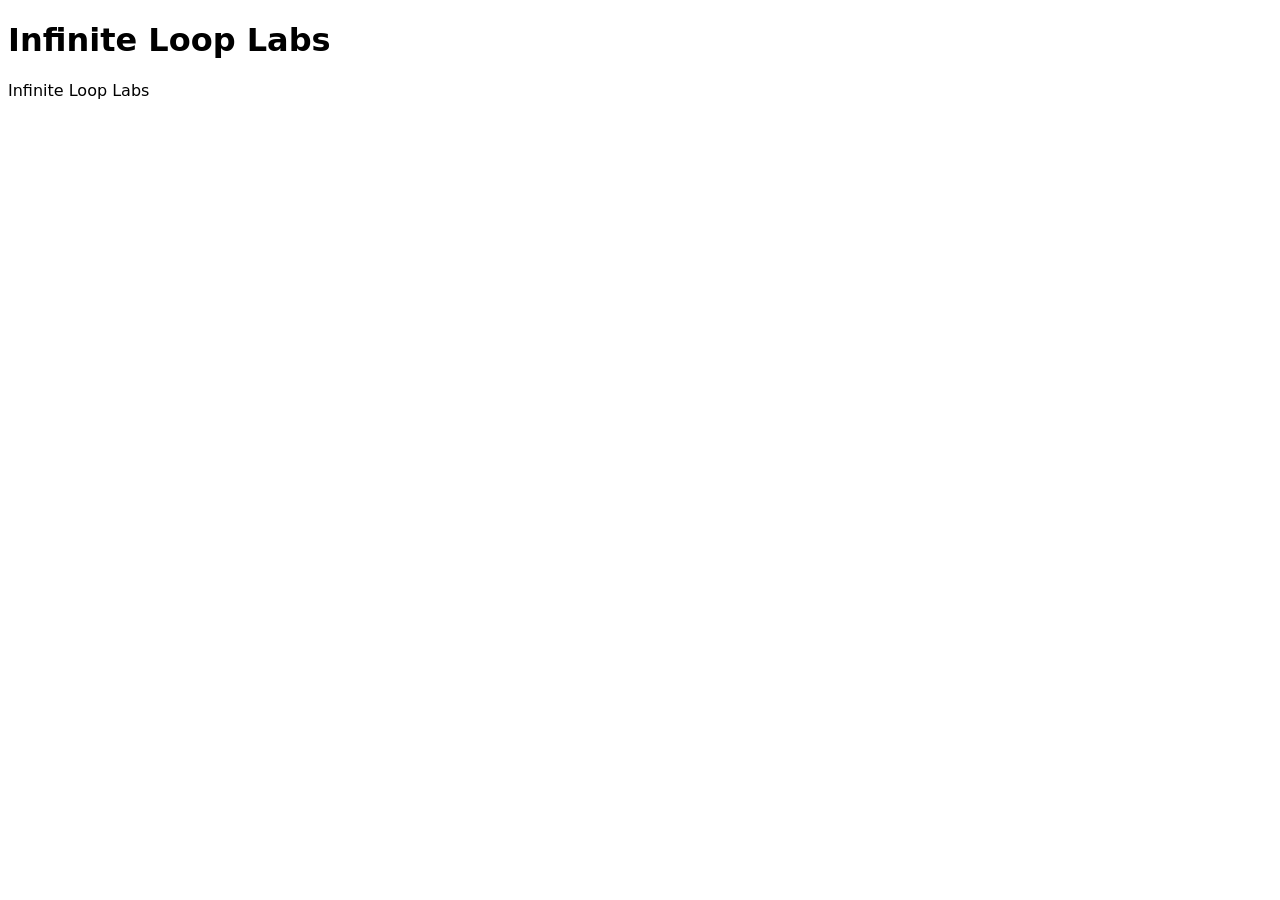
==== index.html @ 830d281f "Website setup - add all files, fonts, and set up CSS/JS" ====
<!--
    index.html
    inflooplabs.github.io

    Created by Vihaan on 2026-04-11.
-->

<!DOCTYPE html>
<html>
        <head>
                <link rel="stylesheet" href="style.css">
                <title>Infinite Loop Labs</title>
        </head>
        <body>
                <h1>Infinite Loop Labs</h1>
                <p>Infinite Loop Labs</p>
        </body>
        <script src="script.js"></script>
</html>
---- style.css ----
/*
    style.css
    inflooplabs.github.io

    Created by Vihaan on 2026-04-11.
*/

@font-face {
        font-family: "SF Pro";
        src: url("fonts/SF-Pro.ttf") format("truetype");
        font-weight: 100 900;
        font-style: normal;
}

@font-face {
        font-family: "SF Pro";
        src: url("fonts/SF-Pro-Italic.ttf") format("truetype");
        font-weight: 100 900;
        font-style: italic;
}

@font-face {
        font-family: "SF Mono";
        src: url("fonts/SF-Mono-Light.otf") format("opentype");
        font-weight: 300;
        font-style: normal;
}

@font-face {
        font-family: "SF Mono";
        src: url("fonts/SF-Mono-LightItalic.otf") format("opentype");
        font-weight: 300;
        font-style: italic;
}

@font-face {
        font-family: "SF Mono";
        src: url("fonts/SF-Mono-Regular.otf") format("opentype");
        font-weight: 400;
        font-style: normal;
}

@font-face {
        font-family: "SF Mono";
        src: url("fonts/SF-Mono-RegularItalic.otf") format("opentype");
        font-weight: 400;
        font-style: italic;
}

@font-face {
        font-family: "SF Mono";
        src: url("fonts/SF-Mono-Medium.otf") format("opentype");
        font-weight: 500;
        font-style: normal;
}

@font-face {
        font-family: "SF Mono";
        src: url("fonts/SF-Mono-MediumItalic.otf") format("opentype");
        font-weight: 500;
        font-style: italic;
}

@font-face {
        font-family: "SF Mono";
        src: url("fonts/SF-Mono-Semibold.otf") format("opentype");
        font-weight: 600;
        font-style: normal;
}

@font-face {
        font-family: "SF Mono";
        src: url("fonts/SF-Mono-SemiboldItalic.otf") format("opentype");
        font-weight: 600;
        font-style: italic;
}

@font-face {
        font-family: "SF Mono";
        src: url("fonts/SF-Mono-Bold.otf") format("opentype");
        font-weight: 700;
        font-style: normal;
}

@font-face {
        font-family: "SF Mono";
        src: url("fonts/SF-Mono-BoldItalic.otf") format("opentype");
        font-weight: 700;
        font-style: italic;
}

@font-face {
        font-family: "SF Mono";
        src: url("fonts/SF-Mono-Heavy.otf") format("opentype");
        font-weight: 800;
        font-style: normal;
}

@font-face {
        font-family: "SF Mono";
        src: url("fonts/SF-Mono-HeavyItalic.otf") format("opentype");
        font-weight: 800;
        font-style: italic;
}

body {
        font-family: "SF Pro", system-ui, sans-serif;
}

code, pre {
        font-family: "SF Mono", monospace;
}
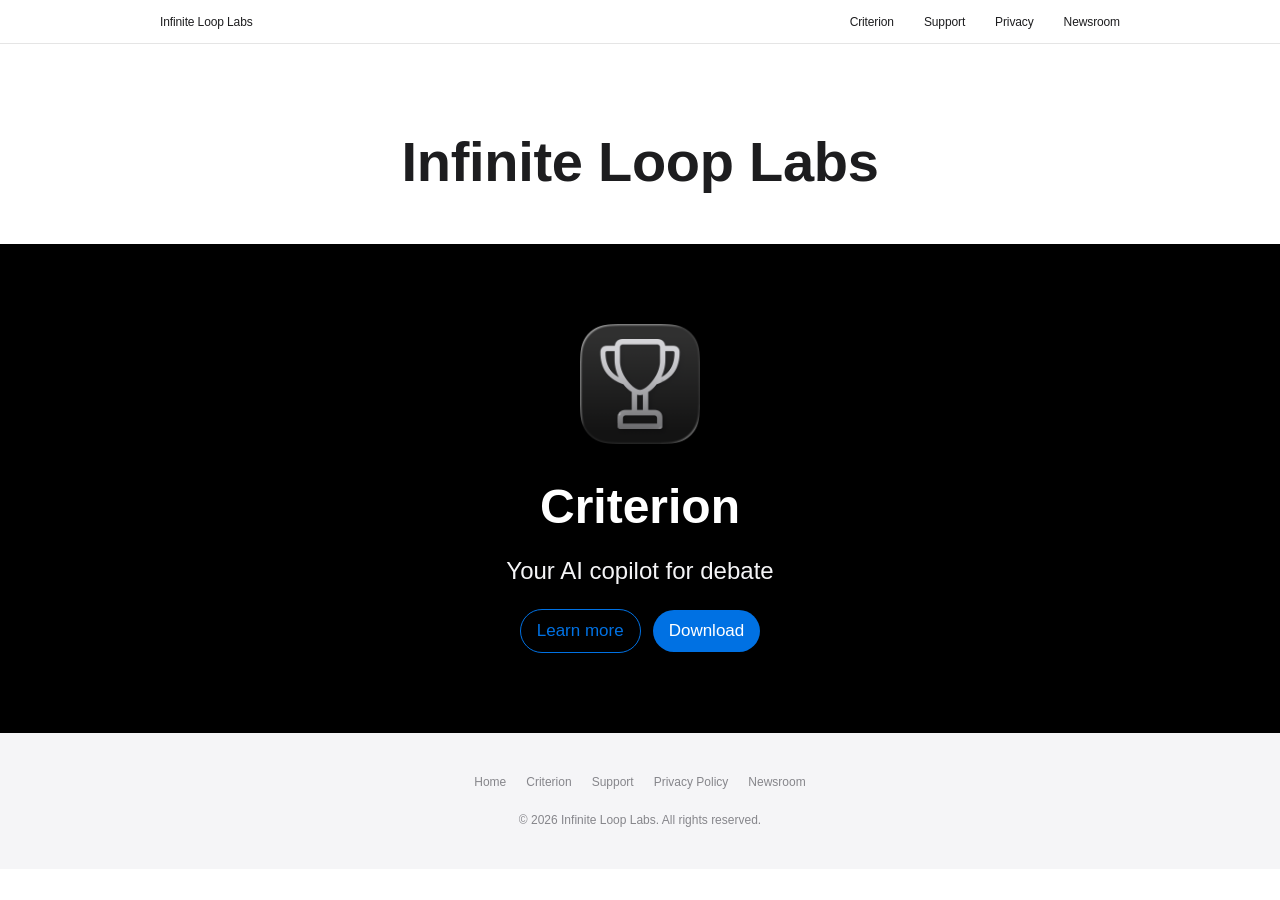
==== commit f80f41bf: "Baseline for ILL Website" ====
--- a/index.html
+++ b/index.html
@@ -1,19 +1,55 @@
-<!--
-    index.html
-    inflooplabs.github.io
-
-    Created by Vihaan on 2026-04-11.
--->
-
 <!DOCTYPE html>
-<html>
+<html lang="en">
         <head>
+                <meta charset="UTF-8">
+                <meta name="viewport" content="width=device-width, initial-scale=1.0">
+                <link rel="icon" type="image/png" href="icon-macOS-Default-1024x1024@1x 1.png">
                 <link rel="stylesheet" href="style.css">
                 <title>Infinite Loop Labs</title>
         </head>
         <body>
-                <h1>Infinite Loop Labs</h1>
-                <p>Infinite Loop Labs</p>
+                <nav>
+                        <div class="nav-content">
+                                <a href="index.html" class="logo">Infinite Loop Labs</a>
+                                <div class="nav-links">
+                                        <a href="criterion.html">Criterion</a>
+                                        <a href="support.html">Support</a>
+                                        <a href="privacy-policy.html">Privacy</a>
+                                        <a href="newsroom.html">Newsroom</a>
+                                </div>
+                        </div>
+                </nav>
+                <header class="hero">
+                        <div class="container">
+                                <h1>Infinite Loop Labs</h1>
+                        </div>
+                </header>
+                <section class="product-hero">
+                        <div class="container">
+                                <picture>
+                                        <source srcset="icon-macOS-Dark-1024x1024@1x 1.png" media="(prefers-color-scheme: dark)">
+                                        <img src="icon-macOS-Dark-1024x1024@1x 1.png" alt="Criterion Logo" class="app-icon">
+                                </picture>
+                                <h2>Criterion</h2>
+                                <p>Your AI copilot for debate</p>
+                                <div class="button-group">
+                                        <a href="criterion.html" class="cta-button cta-button-secondary">Learn more</a>
+                                        <a href="#" class="cta-button">Download</a>
+                                </div>
+                        </div>
+                </section>
+                <footer>
+                        <div class="container">
+                                <div class="links">
+                                        <a href="index.html">Home</a>
+                                        <a href="criterion.html">Criterion</a>
+                                        <a href="support.html">Support</a>
+                                        <a href="privacy-policy.html">Privacy Policy</a>
+                                        <a href="newsroom.html">Newsroom</a>
+                                </div>
+                                <p>&copy; 2026 Infinite Loop Labs. All rights reserved.</p>
+                        </div>
+                </footer>
+                <script src="script.js"></script>
         </body>
-        <script src="script.js"></script>
 </html>
--- a/style.css
+++ b/style.css
@@ -1,112 +1,301 @@
-/*
-    style.css
-    inflooplabs.github.io
-
-    Created by Vihaan on 2026-04-11.
-*/
-
 @font-face {
         font-family: "SF Pro";
         src: url("fonts/SF-Pro.ttf") format("truetype");
         font-weight: 100 900;
         font-style: normal;
 }
-
 @font-face {
         font-family: "SF Pro";
         src: url("fonts/SF-Pro-Italic.ttf") format("truetype");
         font-weight: 100 900;
         font-style: italic;
 }
-
-@font-face {
-        font-family: "SF Mono";
+@font-face {
+        font-family: "SF Pro";
         src: url("fonts/SF-Mono-Light.otf") format("opentype");
         font-weight: 300;
         font-style: normal;
 }
-
 @font-face {
         font-family: "SF Mono";
         src: url("fonts/SF-Mono-LightItalic.otf") format("opentype");
         font-weight: 300;
         font-style: italic;
 }
-
 @font-face {
         font-family: "SF Mono";
         src: url("fonts/SF-Mono-Regular.otf") format("opentype");
         font-weight: 400;
         font-style: normal;
 }
-
 @font-face {
         font-family: "SF Mono";
         src: url("fonts/SF-Mono-RegularItalic.otf") format("opentype");
         font-weight: 400;
         font-style: italic;
 }
-
 @font-face {
         font-family: "SF Mono";
         src: url("fonts/SF-Mono-Medium.otf") format("opentype");
         font-weight: 500;
         font-style: normal;
 }
-
 @font-face {
         font-family: "SF Mono";
         src: url("fonts/SF-Mono-MediumItalic.otf") format("opentype");
         font-weight: 500;
         font-style: italic;
 }
-
 @font-face {
         font-family: "SF Mono";
         src: url("fonts/SF-Mono-Semibold.otf") format("opentype");
         font-weight: 600;
         font-style: normal;
 }
-
 @font-face {
         font-family: "SF Mono";
         src: url("fonts/SF-Mono-SemiboldItalic.otf") format("opentype");
         font-weight: 600;
         font-style: italic;
 }
-
 @font-face {
         font-family: "SF Mono";
         src: url("fonts/SF-Mono-Bold.otf") format("opentype");
         font-weight: 700;
         font-style: normal;
 }
-
 @font-face {
         font-family: "SF Mono";
         src: url("fonts/SF-Mono-BoldItalic.otf") format("opentype");
         font-weight: 700;
         font-style: italic;
 }
-
 @font-face {
         font-family: "SF Mono";
         src: url("fonts/SF-Mono-Heavy.otf") format("opentype");
         font-weight: 800;
         font-style: normal;
 }
-
 @font-face {
         font-family: "SF Mono";
         src: url("fonts/SF-Mono-HeavyItalic.otf") format("opentype");
         font-weight: 800;
         font-style: italic;
 }
-
+:root {
+        --bg-color: #ffffff;
+        --text-color: #1d1d1f;
+        --accent-color: #0071e3;
+        --nav-bg: rgba(255, 255, 255, 0.8);
+        --secondary-text: #86868b;
+        --card-bg: #f5f5f7;
+        --border-radius: 20px;
+        --ai-glow: linear-gradient(135deg, #a2d9ff 0%, #ffafbd 100%);
+}
+* {
+        margin: 0;
+        padding: 0;
+        box-sizing: border-box;
+}
 body {
-        font-family: "SF Pro", system-ui, sans-serif;
-}
-
-code, pre {
-        font-family: "SF Mono", monospace;
-}
+        font-family: "SF Pro", -apple-system, BlinkMacSystemFont, "Segoe UI", Roboto, Helvetica, Arial, sans-serif;
+        background-color: var(--bg-color);
+        color: var(--text-color);
+        line-height: 1.5;
+        -webkit-font-smoothing: antialiased;
+}
+body.dark {
+        --bg-color: #000000;
+        --text-color: #ffffff;
+        --nav-bg: rgba(0, 0, 0, 0.8);
+        --card-bg: #1d1d1f;
+        --secondary-text: #86868b;
+}
+a {
+        text-decoration: none;
+        color: inherit;
+        transition: opacity 0.3s ease;
+}
+a:hover {
+        opacity: 0.7;
+}
+nav {
+        position: fixed;
+        top: 0;
+        width: 100%;
+        height: 44px;
+        background-color: var(--nav-bg);
+        backdrop-filter: blur(20px);
+        -webkit-backdrop-filter: blur(20px);
+        z-index: 1000;
+        display: flex;
+        justify-content: center;
+        align-items: center;
+        border-bottom: 1px solid rgba(0, 0, 0, 0.1);
+}
+body.dark nav {
+        border-bottom: 1px solid rgba(255, 255, 255, 0.1);
+}
+.nav-content {
+        width: 100%;
+        max-width: 1000px;
+        display: flex;
+        justify-content: space-between;
+        padding: 0 20px;
+        font-size: 12px;
+        font-weight: 400;
+        letter-spacing: -0.01em;
+}
+.nav-links {
+        display: flex;
+        gap: 30px;
+}
+.hero {
+        padding-top: 120px;
+        padding-bottom: 40px;
+        text-align: center;
+        display: flex;
+        flex-direction: column;
+        align-items: center;
+}
+.app-icon {
+        width: 100px;
+        height: 100px;
+        border-radius: 22.5%;
+        margin-bottom: 20px;
+        box-shadow: 0 4px 12px rgba(0, 0, 0, 0.1);
+}
+.hero h1 {
+        font-size: 56px;
+        font-weight: 600;
+        letter-spacing: -0.005em;
+}
+.hero p {
+        font-size: 24px;
+        font-weight: 400;
+        color: var(--text-color);
+        margin-top: 10px;
+}
+.button-group {
+        display: flex;
+        gap: 12px;
+        justify-content: center;
+        align-items: center;
+}
+.cta-button {
+        background-color: var(--accent-color);
+        color: white;
+        padding: 8px 16px;
+        border-radius: 980px;
+        font-size: 17px;
+        font-weight: 400;
+        min-width: 100px;
+        text-align: center;
+        display: inline-block;
+}
+.cta-button-secondary {
+        background-color: transparent;
+        color: var(--accent-color);
+        border: 1px solid var(--accent-color);
+}
+.product-hero {
+        background-color: #000000;
+        color: #ffffff;
+        padding: 80px 0;
+        text-align: center;
+        width: 100%;
+        display: flex;
+        flex-direction: column;
+        align-items: center;
+}
+.product-hero h2 {
+        font-size: 48px;
+        font-weight: 600;
+        margin-bottom: 10px;
+}
+.product-hero p {
+        font-size: 24px;
+        color: #f5f5f7;
+        margin-bottom: 20px;
+}
+.product-hero .app-icon {
+        width: 120px;
+        height: 120px;
+        box-shadow: none;
+}
+.container {
+        max-width: 1200px;
+        margin: 0 auto;
+        padding: 0 40px;
+}
+.bento-grid {
+        display: grid;
+        grid-template-columns: repeat(12, 1fr);
+        grid-auto-rows: 300px;
+        gap: 20px;
+        margin-top: 20px;
+        margin-bottom: 80px;
+}
+.bento-card {
+        background-color: var(--card-bg);
+        border-radius: var(--border-radius);
+        padding: 40px;
+        display: flex;
+        flex-direction: column;
+        justify-content: space-between;
+        overflow: hidden;
+        position: relative;
+}
+.card-title {
+        font-size: 28px;
+        font-weight: 600;
+        margin-bottom: 8px;
+}
+.card-subtitle {
+        font-size: 17px;
+        color: var(--secondary-text);
+}
+.col-12 {
+        grid-column: span 12;
+}
+.col-8 {
+        grid-column: span 8;
+}
+.col-6 {
+        grid-column: span 6;
+}
+.col-4 {
+        grid-column: span 4;
+}
+.ai-card {
+        background: var(--ai-glow);
+        color: #1d1d1f;
+}
+.ai-card .card-subtitle {
+        color: rgba(29, 29, 31, 0.7);
+}
+footer {
+        padding: 40px 0;
+        background-color: var(--card-bg);
+        text-align: center;
+        font-size: 12px;
+        color: var(--secondary-text);
+}
+footer .links {
+        margin-bottom: 20px;
+        display: flex;
+        justify-content: center;
+        gap: 20px;
+}
+@media (max-width: 768px) {
+        .bento-grid {
+                grid-template-columns: 1fr;
+                grid-auto-rows: auto;
+        }
+        .col-4, .col-6, .col-8, .col-12 {
+                grid-column: span 1;
+        }
+        .hero h1 {
+                font-size: 40px;
+        }
+}
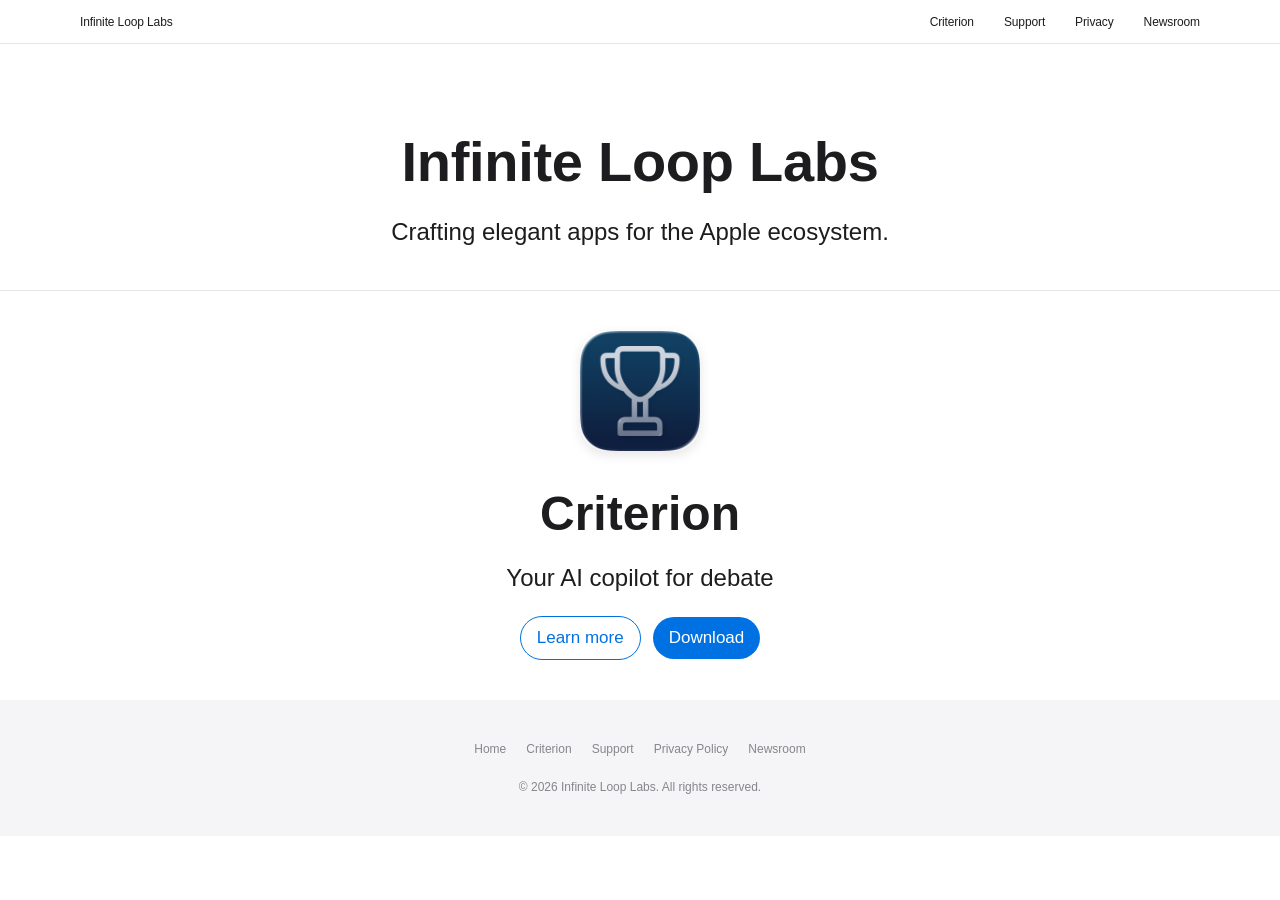
==== commit 7b85179e: "Updates Criterion and Support Pages" ====
--- a/index.html
+++ b/index.html
@@ -3,32 +3,40 @@
         <head>
                 <meta charset="UTF-8">
                 <meta name="viewport" content="width=device-width, initial-scale=1.0">
-                <link rel="icon" type="image/png" href="icon-macOS-Default-1024x1024@1x 1.png">
+                <link rel="icon" type="image/png" href="assets/icon-macOS-Default-1024x1024@1x.png">
                 <link rel="stylesheet" href="style.css">
                 <title>Infinite Loop Labs</title>
         </head>
         <body>
                 <nav>
                         <div class="nav-content">
-                                <a href="index.html" class="logo">Infinite Loop Labs</a>
+                                <a href="index.html" class="logo">
+                                        <span class="logo-desktop">Infinite Loop Labs</span>
+                                        <img src="assets/icon-macOS-Default-1024x1024@1x.png" alt="ILL Logo" class="logo-mobile">
+                                </a>
                                 <div class="nav-links">
                                         <a href="criterion.html">Criterion</a>
                                         <a href="support.html">Support</a>
                                         <a href="privacy-policy.html">Privacy</a>
                                         <a href="newsroom.html">Newsroom</a>
                                 </div>
+                                <div class="mobile-menu-button">
+                                        <span></span>
+                                        <span></span>
+                                </div>
                         </div>
                 </nav>
-                <header class="hero">
+                <header class="banner">
                         <div class="container">
                                 <h1>Infinite Loop Labs</h1>
+                                <p>Crafting elegant apps for the Apple ecosystem.</p>
                         </div>
                 </header>
-                <section class="product-hero">
+                <section class="product-banner">
                         <div class="container">
                                 <picture>
-                                        <source srcset="icon-macOS-Dark-1024x1024@1x 1.png" media="(prefers-color-scheme: dark)">
-                                        <img src="icon-macOS-Dark-1024x1024@1x 1.png" alt="Criterion Logo" class="app-icon">
+                                        <source srcset="assets/icon-macOS-Dark-1024x1024@1x.png" media="(prefers-color-scheme: dark)">
+                                        <img src="assets/icon-macOS-Default-1024x1024@1x.png" alt="Criterion Logo" class="app-icon">
                                 </picture>
                                 <h2>Criterion</h2>
                                 <p>Your AI copilot for debate</p>
--- a/style.css
+++ b/style.css
@@ -1,84 +1,90 @@
+/*
+        style.css
+        inflooplabs.github.io
+
+        Created by Vihaan on 2026-04-11.
+*/
 @font-face {
         font-family: "SF Pro";
-        src: url("fonts/SF-Pro.ttf") format("truetype");
+        src: url("assets/SF-Pro.ttf") format("truetype");
         font-weight: 100 900;
         font-style: normal;
 }
 @font-face {
         font-family: "SF Pro";
-        src: url("fonts/SF-Pro-Italic.ttf") format("truetype");
+        src: url("assets/SF-Pro-Italic.ttf") format("truetype");
         font-weight: 100 900;
         font-style: italic;
 }
 @font-face {
-        font-family: "SF Pro";
-        src: url("fonts/SF-Mono-Light.otf") format("opentype");
+        font-family: "SF Mono";
+        src: url("assets/SF-Mono-Light.otf") format("opentype");
         font-weight: 300;
         font-style: normal;
 }
 @font-face {
         font-family: "SF Mono";
-        src: url("fonts/SF-Mono-LightItalic.otf") format("opentype");
+        src: url("assets/SF-Mono-LightItalic.otf") format("opentype");
         font-weight: 300;
         font-style: italic;
 }
 @font-face {
         font-family: "SF Mono";
-        src: url("fonts/SF-Mono-Regular.otf") format("opentype");
-        font-weight: 400;
-        font-style: normal;
-}
-@font-face {
-        font-family: "SF Mono";
-        src: url("fonts/SF-Mono-RegularItalic.otf") format("opentype");
-        font-weight: 400;
-        font-style: italic;
-}
-@font-face {
-        font-family: "SF Mono";
-        src: url("fonts/SF-Mono-Medium.otf") format("opentype");
+        src: url("assets/SF-Mono-Regular.otf") format("opentype");
+        font-weight: 400;
+        font-style: normal;
+}
+@font-face {
+        font-family: "SF Mono";
+        src: url("assets/SF-Mono-RegularItalic.otf") format("opentype");
+        font-weight: 400;
+        font-style: italic;
+}
+@font-face {
+        font-family: "SF Mono";
+        src: url("assets/SF-Mono-Medium.otf") format("opentype");
         font-weight: 500;
         font-style: normal;
 }
 @font-face {
         font-family: "SF Mono";
-        src: url("fonts/SF-Mono-MediumItalic.otf") format("opentype");
+        src: url("assets/SF-Mono-MediumItalic.otf") format("opentype");
         font-weight: 500;
         font-style: italic;
 }
 @font-face {
         font-family: "SF Mono";
-        src: url("fonts/SF-Mono-Semibold.otf") format("opentype");
+        src: url("assets/SF-Mono-Semibold.otf") format("opentype");
         font-weight: 600;
         font-style: normal;
 }
 @font-face {
         font-family: "SF Mono";
-        src: url("fonts/SF-Mono-SemiboldItalic.otf") format("opentype");
+        src: url("assets/SF-Mono-SemiboldItalic.otf") format("opentype");
         font-weight: 600;
         font-style: italic;
 }
 @font-face {
         font-family: "SF Mono";
-        src: url("fonts/SF-Mono-Bold.otf") format("opentype");
+        src: url("assets/SF-Mono-Bold.otf") format("opentype");
         font-weight: 700;
         font-style: normal;
 }
 @font-face {
         font-family: "SF Mono";
-        src: url("fonts/SF-Mono-BoldItalic.otf") format("opentype");
+        src: url("assets/SF-Mono-BoldItalic.otf") format("opentype");
         font-weight: 700;
         font-style: italic;
 }
 @font-face {
         font-family: "SF Mono";
-        src: url("fonts/SF-Mono-Heavy.otf") format("opentype");
+        src: url("assets/SF-Mono-Heavy.otf") format("opentype");
         font-weight: 800;
         font-style: normal;
 }
 @font-face {
         font-family: "SF Mono";
-        src: url("fonts/SF-Mono-HeavyItalic.otf") format("opentype");
+        src: url("assets/SF-Mono-HeavyItalic.otf") format("opentype");
         font-weight: 800;
         font-style: italic;
 }
@@ -90,7 +96,16 @@
         --secondary-text: #86868b;
         --card-bg: #f5f5f7;
         --border-radius: 20px;
-        --ai-glow: linear-gradient(135deg, #a2d9ff 0%, #ffafbd 100%);
+        --ai-glow: linear-gradient(135deg, #0091ff 0%, #db34f2 100%);
+}
+@media (prefers-color-scheme: dark) {
+        :root {
+                --bg-color: #000000;
+                --text-color: #ffffff;
+                --nav-bg: rgba(0, 0, 0, 0.8);
+                --card-bg: #1d1d1f;
+                --secondary-text: #86868b;
+        }
 }
 * {
         margin: 0;
@@ -103,13 +118,6 @@
         color: var(--text-color);
         line-height: 1.5;
         -webkit-font-smoothing: antialiased;
-}
-body.dark {
-        --bg-color: #000000;
-        --text-color: #ffffff;
-        --nav-bg: rgba(0, 0, 0, 0.8);
-        --card-bg: #1d1d1f;
-        --secondary-text: #86868b;
 }
 a {
         text-decoration: none;
@@ -133,24 +141,62 @@
         align-items: center;
         border-bottom: 1px solid rgba(0, 0, 0, 0.1);
 }
-body.dark nav {
-        border-bottom: 1px solid rgba(255, 255, 255, 0.1);
+@media (prefers-color-scheme: dark) {
+        nav {
+                border-bottom: 1px solid rgba(255, 255, 255, 0.1);
+        }
 }
 .nav-content {
         width: 100%;
         max-width: 1000px;
         display: flex;
         justify-content: space-between;
+        align-items: center;
         padding: 0 20px;
         font-size: 12px;
         font-weight: 400;
         letter-spacing: -0.01em;
 }
+@media (min-width: 1200px) {
+        .nav-content {
+                max-width: 1200px;
+                padding: 0 40px;
+        }
+}
+.logo {
+        font-size: 12px;
+        font-weight: 400;
+        display: flex;
+        align-items: center;
+}
+.logo-mobile {
+        display: none;
+        width: 24px;
+        height: 24px;
+        object-fit: contain;
+}
+.mobile-menu-button {
+        display: none;
+        flex-direction: column;
+        justify-content: center;
+        gap: 6px;
+        cursor: pointer;
+        width: 18px;
+        height: 18px;
+        z-index: 1001;
+}
+.mobile-menu-button span {
+        display: block;
+        width: 100%;
+        height: 1px;
+        background-color: var(--text-color);
+        transition: transform 0.3s cubic-bezier(0.4, 0, 0.2, 1);
+}
 .nav-links {
         display: flex;
         gap: 30px;
 }
-.hero {
+.banner {
         padding-top: 120px;
         padding-bottom: 40px;
         text-align: center;
@@ -165,12 +211,12 @@
         margin-bottom: 20px;
         box-shadow: 0 4px 12px rgba(0, 0, 0, 0.1);
 }
-.hero h1 {
+.banner h1 {
         font-size: 56px;
         font-weight: 600;
         letter-spacing: -0.005em;
 }
-.hero p {
+.banner p {
         font-size: 24px;
         font-weight: 400;
         color: var(--text-color);
@@ -181,6 +227,7 @@
         gap: 12px;
         justify-content: center;
         align-items: center;
+        margin-top: 20px;
 }
 .cta-button {
         background-color: var(--accent-color);
@@ -198,37 +245,42 @@
         color: var(--accent-color);
         border: 1px solid var(--accent-color);
 }
-.product-hero {
-        background-color: #000000;
-        color: #ffffff;
-        padding: 80px 0;
+.product-banner {
+        padding: 40px 0;
         text-align: center;
         width: 100%;
         display: flex;
         flex-direction: column;
         align-items: center;
-}
-.product-hero h2 {
+        border-top: 1px solid rgba(0, 0, 0, 0.1);
+}
+@media (prefers-color-scheme: dark) {
+        .product-banner {
+                border-top: 1px solid rgba(255, 255, 255, 0.1);
+        }
+}
+.product-banner h2 {
         font-size: 48px;
         font-weight: 600;
         margin-bottom: 10px;
 }
-.product-hero p {
+.product-banner p {
         font-size: 24px;
-        color: #f5f5f7;
         margin-bottom: 20px;
 }
-.product-hero .app-icon {
+.product-banner .app-icon {
         width: 120px;
         height: 120px;
-        box-shadow: none;
+        border-radius: 22.5%;
+        margin-bottom: 20px;
+        box-shadow: 0 4px 12px rgba(0, 0, 0, 0.1);
 }
 .container {
         max-width: 1200px;
         margin: 0 auto;
         padding: 0 40px;
 }
-.bento-grid {
+.card-grid {
         display: grid;
         grid-template-columns: repeat(12, 1fr);
         grid-auto-rows: 300px;
@@ -236,7 +288,7 @@
         margin-top: 20px;
         margin-bottom: 80px;
 }
-.bento-card {
+.card {
         background-color: var(--card-bg);
         border-radius: var(--border-radius);
         padding: 40px;
@@ -288,14 +340,61 @@
         gap: 20px;
 }
 @media (max-width: 768px) {
-        .bento-grid {
+        .logo-desktop {
+                display: none;
+        }
+        .logo-mobile {
+                display: inline;
+        }
+        .mobile-menu-button {
+                display: flex;
+        }
+        .nav-links {
+                display: none;
+                position: fixed;
+                top: 0;
+                left: 0;
+                width: 100%;
+                height: 100vh;
+                background-color: var(--bg-color);
+                flex-direction: column;
+                justify-content: flex-start;
+                padding: 60px 40px;
+                gap: 25px;
+                font-size: 28px;
+                font-weight: 600;
+                z-index: 1000;
+                opacity: 0;
+                transition: opacity 0.3s ease;
+        }
+        .nav-links.active {
+                display: flex;
+                opacity: 1;
+        }
+        .nav-links a {
+                border-bottom: 1px solid rgba(0, 0, 0, 0.1);
+                padding-bottom: 10px;
+                width: 100%;
+        }
+        @media (prefers-color-scheme: dark) {
+                .nav-links a {
+                        border-bottom: 1px solid rgba(255, 255, 255, 0.1);
+                }
+        }
+        .mobile-menu-button.active span:nth-child(1) {
+                transform: translateY(2.5px) rotate(45deg);
+        }
+        .mobile-menu-button.active span:nth-child(2) {
+                transform: translateY(-2.5px) rotate(-45deg);
+        }
+        .card-grid {
                 grid-template-columns: 1fr;
                 grid-auto-rows: auto;
         }
         .col-4, .col-6, .col-8, .col-12 {
                 grid-column: span 1;
         }
-        .hero h1 {
+        .banner h1 {
                 font-size: 40px;
         }
 }
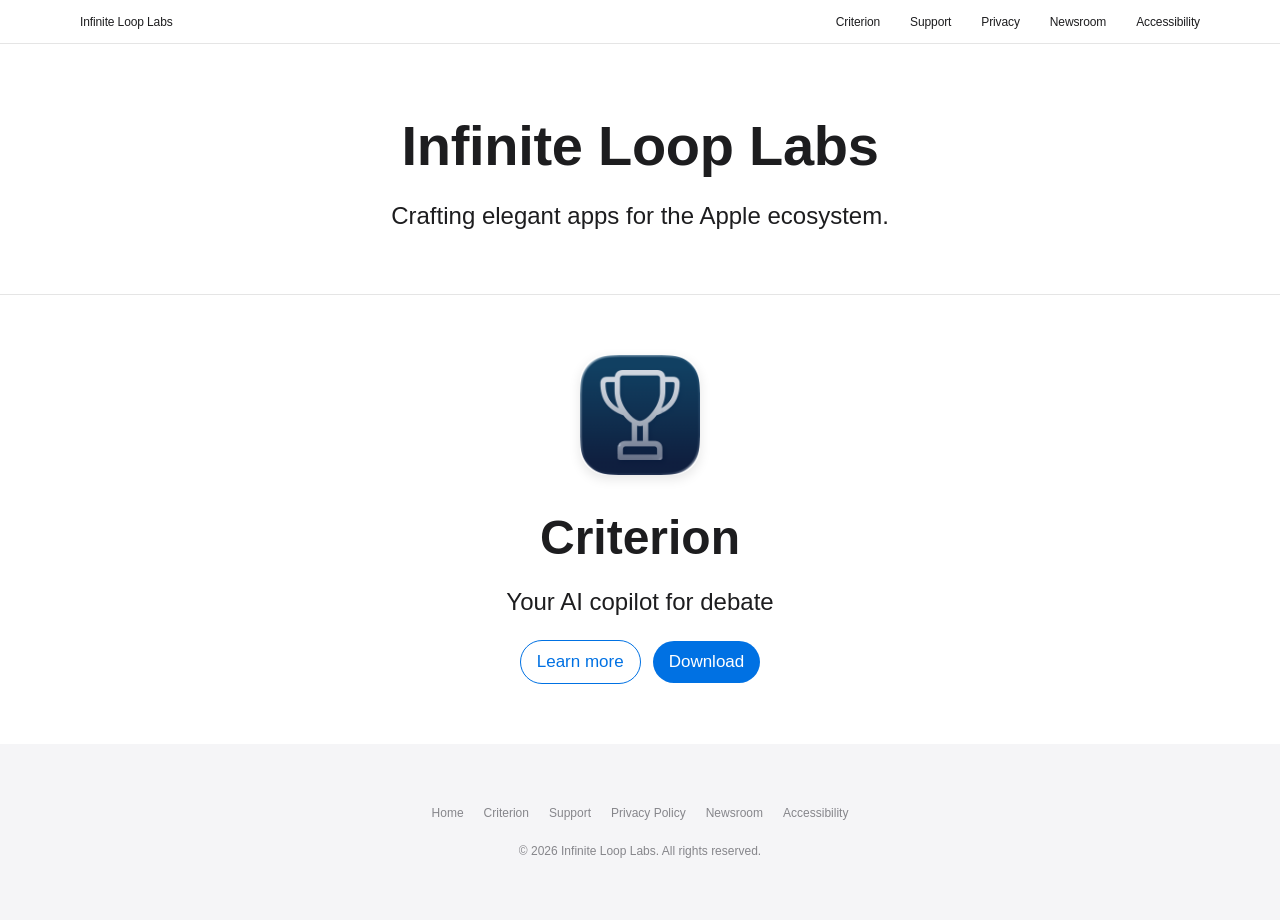
==== commit 2318dad1: "Temporary blank accessibility page This will be changed to a real accessibility page after App Revie" ====
--- a/index.html
+++ b/index.html
@@ -19,6 +19,7 @@
                                         <a href="support.html">Support</a>
                                         <a href="privacy-policy.html">Privacy</a>
                                         <a href="newsroom.html">Newsroom</a>
+                                        <a href="accessibility.html">Accessibility</a>
                                 </div>
                                 <div class="mobile-menu-button">
                                         <span></span>
@@ -54,6 +55,7 @@
                                         <a href="support.html">Support</a>
                                         <a href="privacy-policy.html">Privacy Policy</a>
                                         <a href="newsroom.html">Newsroom</a>
+                                        <a href="accessibility.html">Accessibility</a>
                                 </div>
                                 <p>&copy; 2026 Infinite Loop Labs. All rights reserved.</p>
                         </div>
--- a/style.css
+++ b/style.css
@@ -1,8 +1,8 @@
 /*
-        style.css
-        inflooplabs.github.io
+style.css
+inflooplabs.github.io
 
-        Created by Vihaan on 2026-04-11.
+Created by Vihaan on 2026-04-11.
 */
 @font-face {
         font-family: "SF Pro";
@@ -128,21 +128,21 @@
         opacity: 0.7;
 }
 nav {
-        position: fixed;
+        position: sticky;
         top: 0;
         width: 100%;
         height: 44px;
-        background-color: var(--nav-bg);
-        backdrop-filter: blur(20px);
-        -webkit-backdrop-filter: blur(20px);
+        background-color: #ffffff;
         z-index: 1000;
         display: flex;
         justify-content: center;
         align-items: center;
         border-bottom: 1px solid rgba(0, 0, 0, 0.1);
 }
+
 @media (prefers-color-scheme: dark) {
         nav {
+                background-color: #000000;
                 border-bottom: 1px solid rgba(255, 255, 255, 0.1);
         }
 }
@@ -197,8 +197,7 @@
         gap: 30px;
 }
 .banner {
-        padding-top: 120px;
-        padding-bottom: 40px;
+        padding: 60px 0;
         text-align: center;
         display: flex;
         flex-direction: column;
@@ -246,7 +245,7 @@
         border: 1px solid var(--accent-color);
 }
 .product-banner {
-        padding: 40px 0;
+        padding: 60px 0;
         text-align: center;
         width: 100%;
         display: flex;
@@ -327,7 +326,7 @@
         color: rgba(29, 29, 31, 0.7);
 }
 footer {
-        padding: 40px 0;
+        padding: 60px 0;
         background-color: var(--card-bg);
         text-align: center;
         font-size: 12px;
@@ -340,6 +339,9 @@
         gap: 20px;
 }
 @media (max-width: 768px) {
+        nav {
+                background-color: var(--bg-color);
+        }
         .logo-desktop {
                 display: none;
         }
